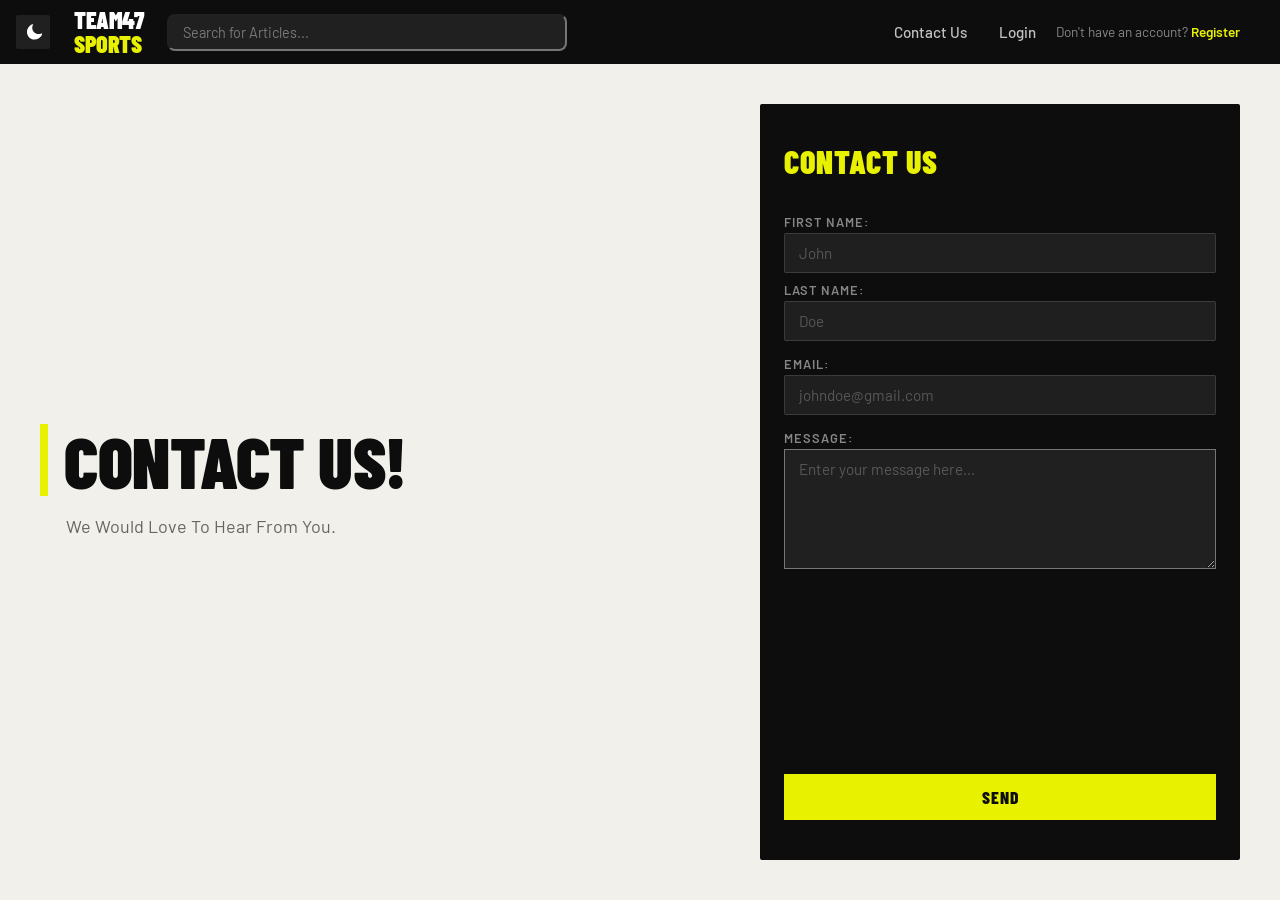
==== contact-us.html @ 850c8ab1 "Add files via upload" ====
<!DOCTYPE html>
<html lang="en">
<head>
  <meta charset="UTF-8">
  <meta name="viewport" content="width=device-width, initial-scale=1.0">
  <link rel="stylesheet" href="/CSS/general.css">
  <link rel="stylesheet" href="/CSS/contact-us.css">
  <link href="https://fonts.googleapis.com/css2?family=Barlow+Condensed:ital,wght@0,600;0,700;0,800;0,900;1,800&family=Barlow:wght@400;500;600&display=swap" rel="stylesheet">
  <title>Deluxe - Home</title>
</head>
<body>
  <header>
    <nav class="nav">
      <div class="navBar">

        <div class="navBarLeftSec">
          <button class="darkModeToggle" onclick="toggleDarkMode()" aria-label="Toggle dark mode">
            <svg class="moon-icon" viewBox="0 0 24 24" aria-hidden="true">
              <path d="M12.1 2.85c.34-.68-.36-1.39-1.05-1.11C6.83 3.46 4 7.6 4 12.2 4 17.63 8.37 22 13.8 22c4.6 0 8.74-2.83 10.46-7.05.28-.69-.43-1.39-1.11-1.05-1.13.56-2.4.88-3.75.88-4.65 0-8.42-3.77-8.42-8.42 0-1.35.32-2.62.88-3.75z"></path>
            </svg>
            <svg class="sun-icon" viewBox="0 0 24 24" aria-hidden="true">
              <path d="M12 7a5 5 0 1 0 0 10 5 5 0 0 0 0-10zM11 1h2v4h-2V1zM11 19h2v4h-2v-4zM1 11h4v2H1v-2zM19 11h4v2h-4v-2zM4.22 2.81l2.83 2.83-1.41 1.41-2.83-2.83 1.41-1.41zM18.36 16.95l2.83 2.83-1.41 1.41-2.83-2.83 1.41-1.41zM19.78 2.81l1.41 1.41-2.83 2.83-1.41-1.41 2.83-2.83zM5.64 16.95l1.41 1.41-2.83 2.83-1.41-1.41 2.83-2.83z"></path>
            </svg>
          </button>
          <a href="Homepage.html" style="text-decoration: none;">
            <h1 class="navBarLogo">
              TEAM47<br><span>SPORTS</span>
            </h1>
          </a>
          <input class="navBarSearch" type="text" placeholder="Search for Articles...">
        </div>

        <div class="navBarRightSec">
          <div class="navBarButtons">
            <a href="">
                <button class="navBarButton">
                Contact Us
                </button>
            </a>

            <a href="login.html">
                <button class="navBarButton">
                Login
                </button>
            </a>
          </div>
          <p class="navBarRegister">Don't have an account?
            <a href="register.html">Register</a>
          </p>
        </div>

      </div>
    </nav>
  </header>

  <main>
    <section class="contactUsFlex">
        <div>
            <h1 style="font-size: 4.5rem;">
                CONTACT US!
            </h1>
            <p style="margin-left: 10px; font-size: large;">We Would Love To Hear From You.</p>
        </div>




    <div class="form-wrapper">
        <form class="form-container" id="contactForm">
          <h2 style="margin-bottom: 20px;">Contact Us</h2>

          <div class="form-group">

            <div style="display: flex; gap: 10px;">

                <div style="display: flex; flex-direction: column;">
                <h3>First name:</h3>
                <input class="form-input" id="contactFirstName" type="text" placeholder="John">
                </div>

                <div style="display: flex; flex-direction: column;">
                <h3>Last name:</h3>
                <input class="form-input" id="contactLastName" type="text" placeholder="Doe">
                </div>

            </div>
            
            <div>
            <h3>Email:</h3>
            <input class="form-input" id="contactEmail" type="email" placeholder="johndoe@gmail.com">
            </div>
           
            <div>
            <h3>Message:</h3>
            <textarea class="contact-message" id="contactMessage" placeholder="Enter your message here..."></textarea>
            </div>           
            

          </div>

          <p class="form-message"></p>

          <button class="form-submit" type="submit">Send</button>

        </form>
    </div>




    </section>
  </main>

  <footer>

  </footer>

  <script src="scripts/articles.js"></script>
  <script src="scripts/auth.js"></script>
  <script src="scripts/contact.js"></script>
  <script>
    if (localStorage.getItem('darkMode') === 'true') {
      document.body.classList.add('dark-mode');
    }

    function toggleDarkMode() {
      document.body.classList.toggle('dark-mode');
      localStorage.setItem('darkMode', document.body.classList.contains('dark-mode'));
    }

    initAuthNav();
    initArticleSearch();
    initContactForm();
  </script>
</body>
</html>
---- CSS/general.css ----
/* --- Base --- */
* {
    box-sizing: border-box;
    margin: 0;
    padding: 0;
}

:root {
    --nav-height: 64px;
    --font-display: 'Barlow Condensed', 'Arial Narrow', sans-serif;
    --font-body: 'Barlow', Arial, sans-serif;

    /* - Colors - */
    --color-bg: #f2f0eb;            /* Design Brief will be attached to repo for anyone curious about design choicees */
    --color-surface: white;

    --color-text: #0d0d0d;
    --color-text-alt: #666660;

    --color-accent: #e8f100;
    --color-accent-dark: #c8de00;
    --color-dark: #0d0d0d;

    --color-border: #d8d6d0;
    --color-error: #d93025;
    --color-success: #1a8a3c;

    /* - Spacing - */
    --sp-xsml: 4px;
    --sp-sml: 8px;
    --sp-med: 16px;
    --sp-lrg: 24px;
    --sp-xlrg: 40px;
    --radius-sml: 2px;
    --radius-med: 4px;

    --shadow-card: 0 2px 12px rgba(0, 0, 0, 0.10);
    --shadow-hover: 0 8px 32px rgba(0, 0, 0, 0.16);

    --ease: 200ms ease;

}

body.dark-mode {
    --color-bg: #111110;
    --color-surface: #1c1c1a;
    --color-text: #f0ede6;
    --color-text-alt: #888880;
    --color-border: #2e2e2a;
    --shadow-card: 0 2px 12px rgba(0, 0, 0, 0.40);
    --shadow-hover: 0 8px 32px rgba(0, 0, 0, 0.55);
}

body {
    background: var(--color-bg);
    color: var(--color-text);
    transition: background var(--ease), color var(--ease);
    font-family: var(--font-body);
    font-size: 1rem;
    line-height: 1.6;
}

main {
    margin-top: var(--nav-height);
    min-height: calc(100vh - var(--nav-height));
}

h1,
h2,
h3,
h4,
h5,
h6 {
    font-family: var(--font-display);
    font-weight: 800;
    line-height: 1.1;
    letter-spacing: -0.5px;
}

p {
    color: var(--color-text-alt)
}

a {
    text-decoration: none;
}

/* --- NAVBAR --- */

.navBar {
    display: flex;
    align-items: center;
    gap: var(--sp-med);
    padding: 0 var(--sp-xlrg) 0 var(--sp-med);
    height: var(--nav-height);
    background: var(--color-dark);
    position: fixed;
    top: 0;
    left: 0;
    right: 0;
    z-index: 1000;
}

.navBarLogo {
    font-family: var(--font-display);
    font-size: 1.5rem;
    font-weight: 900;
    line-height: 1;
    color: #ffffff;
    white-space: nowrap;
    letter-spacing: -0.5px;
}

.navBarLogo span {
    color: var(--color-accent);
}

.navBarLeftSec {
    display: flex;
    align-items: center;
    gap: var(--sp-lrg);
    flex: 1;
}

.navBarSearch {
    flex: 1;
    max-width: 400px;
    padding: 8px 14px;
    background: rgba(255, 255, 255, 0.08);
    border-radius: var(--sp-sml);
    color: white;
    font-family: var(--font-body);

    font-size: 0.9rem;
    transition: border-color var(--ease), background var(--ease);
}

.navBarSearch::placeholder {
    color: rgba(255, 255, 255, 0.4);
}

.navBarSearch:focus {
    outline: none;
    border-color: var(--color-accent);
    background: rgba(255, 255, 255, 0.12);
}

.navBarRightSec {
    display: flex;
    align-items: center;
    gap: var(--sp-sml);
}

.navBarButtons {
    display: flex;
    gap: var(--sp-sml)
}

.navBarButton {
    background: none;
    border: none;
    color: rgba(255, 255, 255, 0.75);
    font-family: var(--font-body);
    font-size: 0.95rem;
    font-weight: 500;
    padding: 6px 12px;
    border-radius: var(--radius-sml);
    cursor: pointer;
    transition: color var(--ease), background var(--ease);
}

.navBarButton:hover {
    color: white;
    background: rgba(255, 255, 255, 0.1);
}

.navBarRegister {
    font-size: 0.85rem;
    color: rgba(255, 255, 255, 0.5);
    white-space: nowrap;
}

.navBarRegister a {
    color: var(--color-accent);
    font-weight: 600;
}

.navBarRegister a:hover {
    text-decoration: underline;
}

.darkModeToggle {
    width: 34px;
    height: 34px;
    display: inline-flex;
    align-items: center;
    justify-content: center;
    flex-shrink: 0;
    border: none;
    border-radius: var(--radius-sml);
    background: rgba(255, 255, 255, 0.08);
    color: white;
    cursor: pointer;
    transition: background var(--ease);
}

.darkModeToggle:hover {
    background: rgba(255, 255, 255, 0.16);
}

.darkModeToggle svg {
    width: 18px;
    height: 18px;
    fill: currentColor;
}

.darkModeToggle .sun-icon {
    display: none;
}

body.dark-mode .darkModeToggle .moon-icon {
    display: none;
}

body.dark-mode .darkModeToggle .sun-icon {
    display: block;
}

/* --- ARTICLE CARDS --- */

.featuredContainer {
    position: relative;
    background: var(--color-surface);
    border-radius: var(--radius-med);
    overflow: hidden;
    transition: transform var(--ease);
    cursor: pointer;
}

.featuredContainer:hover {
    transform: translateY(-4px);
}

.featuredImageContainer {
    width: 100%;
    aspect-ratio: 16 / 9;
    overflow: hidden;
}

.featuredImageContainer img {
    width: 100%;
    height: 100%;
    object-fit: cover;
    opacity: 0.9;
    transition: transform 300ms ease, opacity var(--ease);
}

.featuredContainer:hover .featuredImageContainer img {
    transform: scale(1.04);
    opacity: 1;
}

.featuredData {
    padding: var(--sp-med);
    border-left: 4px solid var(--color-accent);
}

.featuredTitle {
    font-family: var(--font-display);
    font-size: 1.1rem;
    font-weight: 800;
    line-height: 1.2;
    color: var(--color-text);
    text-transform: uppercase;
}

.featuredDescription {
    margin-top: var(--sp-xsml);
    font-size: 0.875rem;
    color: var(--color-text-alt);
}

/* --- FORM BASE --- */

.form-wrapper {
    display: flex;
    flex-direction: column;
    justify-content: center;
}

.form-container {
    background: var(--color-dark);
    padding: var(--sp-xlrg) var(--sp-lrg);
    display: flex;
    flex-direction: column;
    gap: var(--sp-med);
    border-radius: var(--radius-sml);
}

.form-container h2 {
    font-family: var(--font-display);
    font-size: 2rem;
    font-weight: 900;
    text-transform: uppercase;
    color: var(--color-accent);
    letter-spacing: 1px;
}

.form-container h3 {
    font-family: var(--font-body);
    font-size: 0.8rem;
    font-weight: 600;
    text-transform: uppercase;
    letter-spacing: 1px;
    color: rgba(255,255,255, 0.5);
    margin-bottom: var(--sp-xsml);
}

.form-input {
    width: 100%;
    padding: 10px 14px;
    background: rgba(255,255,255,0.08);
    border: 1px solid rgba(255,255,255,0.12);
    border-radius: var(--radius-sml);
    color: #ffffff;
    font-family: var(--font-body);
    font-size: 0.95rem;
    transition: border-color var(--ease), background var(--ease);
}

.form-input::placeholder {
    color: rgba(255,255,255,0.25);
}

.form-input:focus {
    outline: none;
    border-color: var(--color-accent);
    background: rgba(255,255,255,0.12);
}

.form-submit {
    margin-top: auto;
    width: 100%;
    padding: 12px;
    background: var(--color-accent);
    color: var(--color-dark);
    border: none;
    font-family: var(--font-display);
    font-size: 1.1rem;
    font-weight: 800;
    text-transform: uppercase;
    letter-spacing: 1px;
    cursor: pointer;
    transition: background var(--ease), transform var(--ease);
}

.form-submit:hover {
    background: var(--color-accent-dark);
    transform: translateY(-2px);
}

.form-message {
    font-size: 0.85rem;
    color: var(--color-error);
    min-height: 1rem;
}

/* --- RESPONSIVITY --- */

@media (max-width: 768px) {

    :root {
        --nav-height: 87px;
    }
    /* -- NAVBAR -- */
    /* - ROW 1 - */
    .navBar {
        flex-direction: column;
        height: auto;
        padding: var(--sp-sml) var(--sp-med);
        gap: var(--sp-sml);
        align-items: stretch;
    }

    .navBarLeftSec {
        width: 100%;
        gap: var(--sp-sml);
    }

    .navBarLogo {
        font-size: 1.1rem;
    }

    .navBarLogo br{
        display: none;
    }

    .navBarSearch{
        flex: 1;
        max-width: 53%;
    }

    .navBarRightSec {
        width: 100%;
        justify-content: space-between;
    }

    .navBarRegister {
        display: none;
    }


    .navBarButton {
        font-size: 0.85rem;
        padding: 4px 10px;
    }

    /* -- CARDS -- */
    .featuredContainer:hover{
        transform: none;
    }

    .featuredContainer img {
        opacity: 1;
    }
}
---- CSS/contact-us.css ----
/* --- CONTACT US PAGE --- */

.contactUsFlex {
    display: grid;
    grid-template-columns: 1fr 480px;
    gap: var(--sp-xlrg);
    max-width: 1650px;
    margin: 0 auto;
    padding: var(--sp-xlrg);
    min-height: calc(100vh - var(--nav-height));
    align-items: center;
}

/* --- LEFT SIDE --- */
.contactUsFlex > div:first-child h1 {
    font-family: var(--font-display);
    font-size: clamp(3rem, 8vw, 7rem);
    font-weight: 900;
    text-transform: uppercase;
    line-height: 1;
    color: var(--color-text);
    border-left: 8px solid var(--color-accent);
    padding-left: var(--sp-med);
}

.contactUsFlex > div:first-child p {
    font-size: 1.1rem;
    color: var(--color-text-alt);
    margin-top: var(--sp-med);
    padding-left: var(--sp-med);
}

/* --- RIGHT SIDE --- */
.contactUsFlex .form-wrapper {
    align-self: stretch;
}
.contactUsFlex .form-container {
    flex: 1;
}

.form-group {
    display: flex;
    flex-direction: column;
    gap: var(--sp-med);
}

.form-group > div {
    display: flex;
    flex-direction: column;
}

.contact-message {
    width: 100%;
    min-height: 120px;
    padding: 10px 14px;
    background: rgba(255,255,255,0.08);
    border: 1px solid var(255,255,255,0.12);
    color: white;
    font-family: var(--font-body);
    font-size: 0.95rem;
    resize: vertical;
    transition: border-color var(--ease);
}

.contact-message:focus {
    outline: none;
    border-color: var(--color-accent);
}

.contact-message::placeholder {
    color: rgba(255,255,255,0.25);
}

/* --- RESPONSIVITY --- */

@media (max-width: 768px){
    .contactUsFlex {
        grid-template-columns: 1fr;
        padding: var(--sp-med);
        gap: var(--sp-med);
        min-height: unset;
        align-items: start;
    }

    .contactUsFlex .form-wrapper {
        align-self: auto;
    }

    .contactUsFlex .form-container {
        flex: none;
    }
}
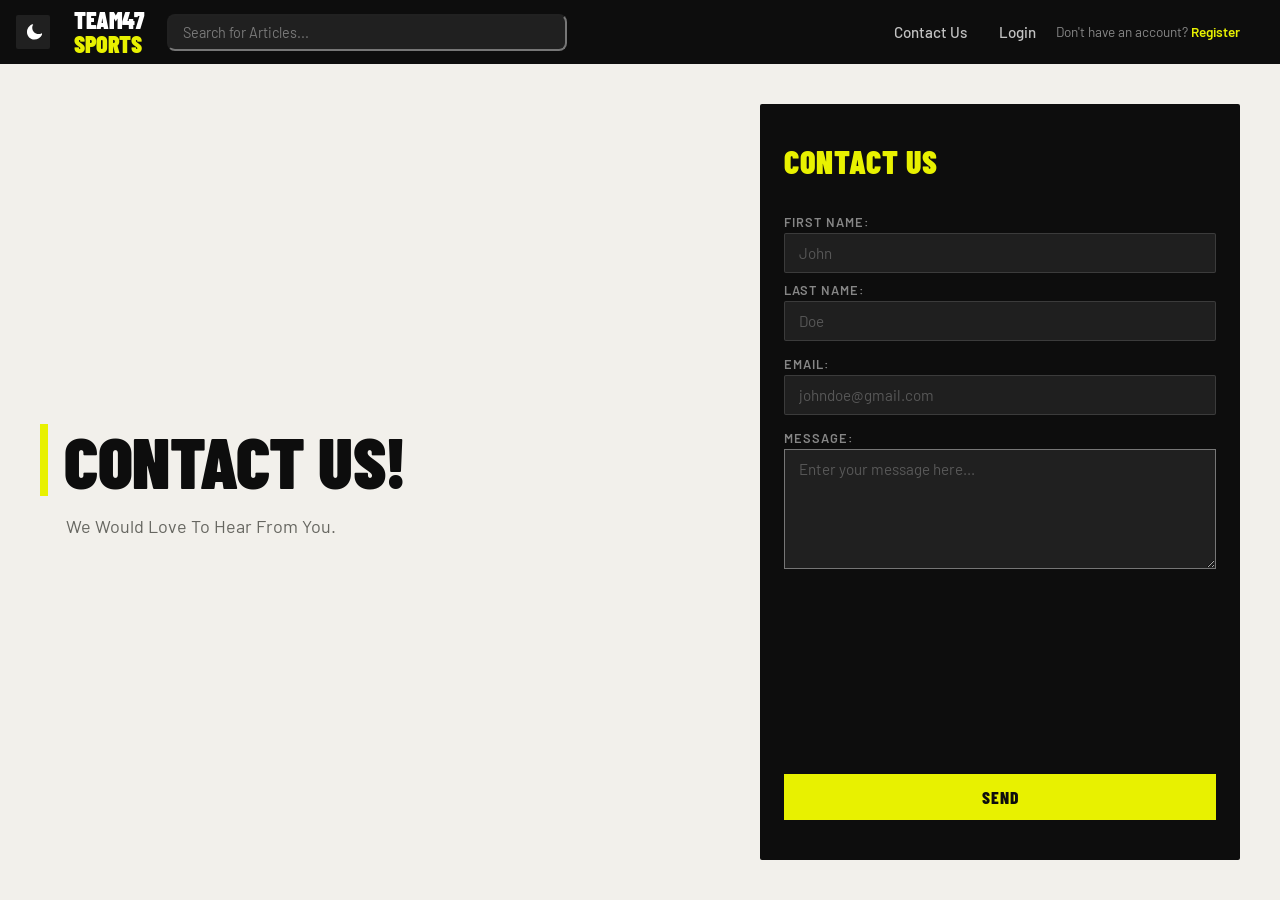
==== commit f70ae5d5: "Removed redundant "/" breaking CSS" ====
--- a/contact-us.html
+++ b/contact-us.html
@@ -3,8 +3,8 @@
 <head>
   <meta charset="UTF-8">
   <meta name="viewport" content="width=device-width, initial-scale=1.0">
-  <link rel="stylesheet" href="/CSS/general.css">
-  <link rel="stylesheet" href="/CSS/contact-us.css">
+  <link rel="stylesheet" href="CSS/general.css">
+  <link rel="stylesheet" href="CSS/contact-us.css">
   <link href="https://fonts.googleapis.com/css2?family=Barlow+Condensed:ital,wght@0,600;0,700;0,800;0,900;1,800&family=Barlow:wght@400;500;600&display=swap" rel="stylesheet">
   <title>Deluxe - Home</title>
 </head>
